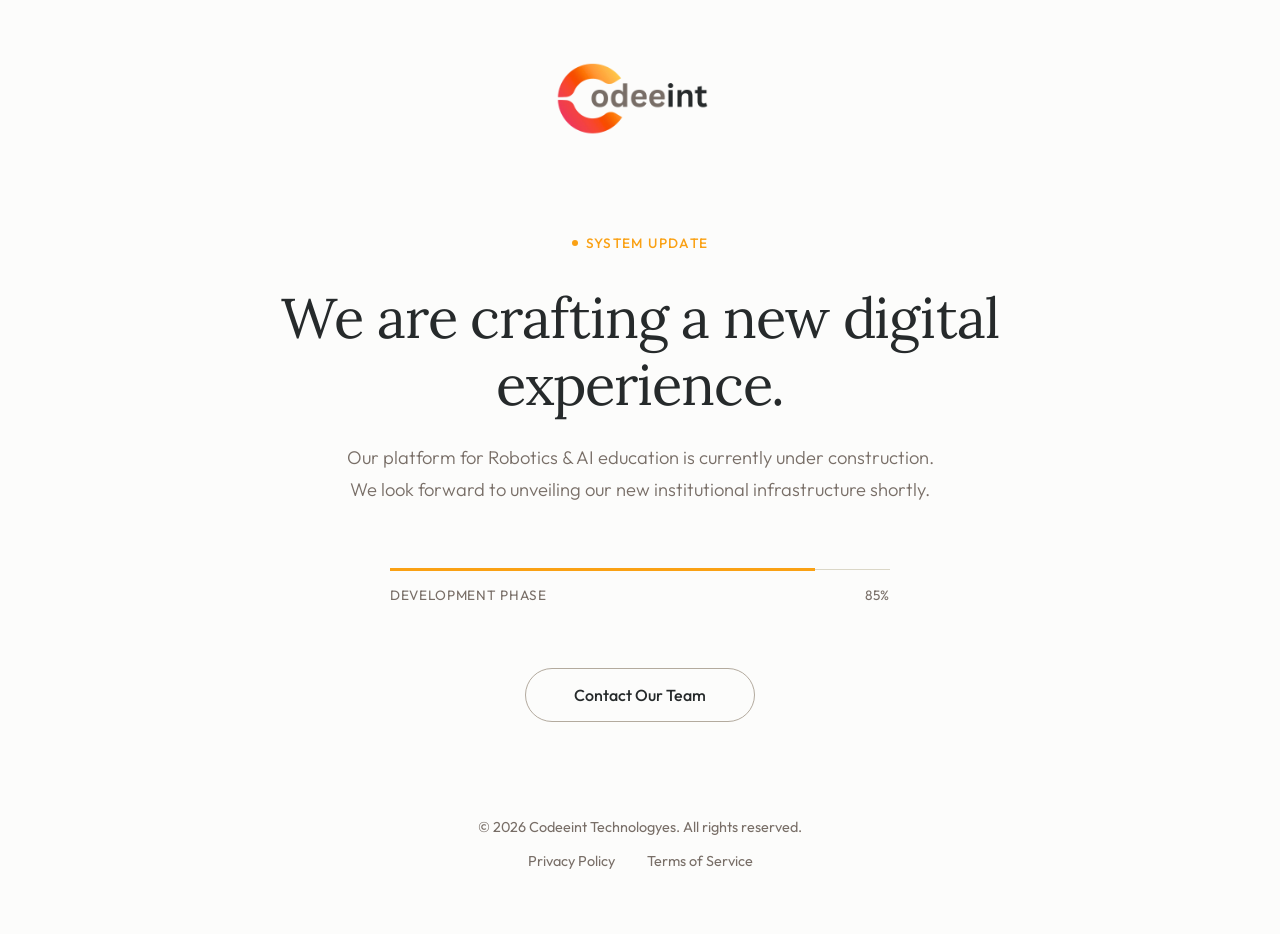
==== index.html @ 0bef283b "Initial commit - Bespoke Under Construction Page" ====
<!DOCTYPE html>
<html lang="en">
<head>
    <meta charset="UTF-8">
    <meta name="viewport" content="width=device-width, initial-scale=1.0">
    <title>Codeeint Technologyes | Under Construction</title>
    <link rel="preconnect" href="https://fonts.googleapis.com">
    <link rel="preconnect" href="https://fonts.gstatic.com" crossorigin>
    <link href="https://fonts.googleapis.com/css2?family=Outfit:wght@300;400;500;600;700&family=Lora:ital,wght@0,400;0,500;1,400&display=swap" rel="stylesheet">
    <link rel="stylesheet" href="index.css">
</head>
<body>
    <div class="wrapper">
        <header class="header">
            <img src="logo.png" alt="Codeeint Technologyes" class="logo">
        </header>

        <main class="main-content">
            <div class="badge">
                <span class="pulse-dot"></span> System Update
            </div>
            
            <h1 class="title">We are crafting a new digital experience.</h1>
            <p class="subtitle">Our platform for Robotics & AI education is currently under construction. We look forward to unveiling our new institutional infrastructure shortly.</p>
            
            <div class="progress-wrapper">
                <div class="progress-line">
                    <div class="progress-active"></div>
                </div>
                <div class="progress-text">
                    <span>Development Phase</span>
                    <span>85%</span>
                </div>
            </div>

            <a href="mailto:team@codeeint.com" class="contact-btn">Contact Our Team</a>
        </main>

        <footer class="footer">
            <p>&copy; 2026 Codeeint Technologyes. All rights reserved.</p>
            <div class="footer-links">
                <a href="privacy-policy.html">Privacy Policy</a>
                <a href="terms-of-service.html">Terms of Service</a>
            </div>
        </footer>
    </div>
</body>
</html>
---- index.css ----
:root {
    --bg-light: #fcfcfb;
    --beige-light: #dbd7c7;
    --beige-dark: #b3aa9e;
    --orange: #faa114;
    --text-muted: #786e67;
    --text-dark: #262a2b;
}

* {
    margin: 0;
    padding: 0;
    box-sizing: border-box;
}

body {
    font-family: 'Outfit', sans-serif;
    background-color: var(--bg-light);
    color: var(--text-dark);
    min-height: 100vh;
    display: flex;
    justify-content: center;
    align-items: center;
    -webkit-font-smoothing: antialiased;
}

.wrapper {
    width: 100%;
    max-width: 800px;
    padding: 4rem 2rem;
    display: flex;
    flex-direction: column;
    align-items: center;
    text-align: center;
    min-height: 100vh;
}

/* Header & Logo */
.header {
    margin-bottom: 6rem;
    margin-top: auto;
}

.logo {
    height: 70px; /* Base height */
    width: auto;
    transform: scale(3); /* Kept the scale to fix the whitespace issue */
    transform-origin: center;
}

/* Main Content */
.main-content {
    display: flex;
    flex-direction: column;
    align-items: center;
    width: 100%;
    animation: fadeIn 1s ease-out;
}

.badge {
    display: inline-flex;
    align-items: center;
    gap: 8px;
    font-size: 0.85rem;
    font-weight: 500;
    letter-spacing: 0.1em;
    text-transform: uppercase;
    color: var(--orange);
    margin-bottom: 2rem;
}

.pulse-dot {
    width: 6px;
    height: 6px;
    background-color: var(--orange);
    border-radius: 50%;
    box-shadow: 0 0 0 0 rgba(250, 161, 20, 0.4);
    animation: pulse 2s infinite;
}

@keyframes pulse {
    0% { box-shadow: 0 0 0 0 rgba(250, 161, 20, 0.4); }
    70% { box-shadow: 0 0 0 10px rgba(250, 161, 20, 0); }
    100% { box-shadow: 0 0 0 0 rgba(250, 161, 20, 0); }
}

.title {
    font-family: 'Lora', serif;
    font-size: 3.5rem;
    font-weight: 400;
    line-height: 1.2;
    color: var(--text-dark);
    margin-bottom: 1.5rem;
    letter-spacing: -0.02em;
}

.subtitle {
    font-size: 1.15rem;
    line-height: 1.7;
    color: var(--text-muted);
    max-width: 600px;
    margin-bottom: 4rem;
    font-weight: 300;
}

/* Progress */
.progress-wrapper {
    width: 100%;
    max-width: 500px;
    margin-bottom: 4rem;
}

.progress-line {
    height: 1px;
    background-color: var(--beige-light);
    width: 100%;
    position: relative;
    margin-bottom: 1rem;
}

.progress-active {
    position: absolute;
    top: -1px;
    left: 0;
    height: 3px;
    width: 85%;
    background-color: var(--orange);
}

.progress-text {
    display: flex;
    justify-content: space-between;
    font-size: 0.85rem;
    color: var(--text-muted);
    text-transform: uppercase;
    letter-spacing: 0.05em;
}

/* Button */
.contact-btn {
    display: inline-block;
    padding: 1rem 3rem;
    background-color: transparent;
    color: var(--text-dark);
    border: 1px solid var(--beige-dark);
    border-radius: 100px;
    text-decoration: none;
    font-size: 1rem;
    font-weight: 500;
    transition: all 0.3s ease;
}

.contact-btn:hover {
    background-color: var(--text-dark);
    color: var(--bg-light);
    border-color: var(--text-dark);
}

/* Footer */
.footer {
    margin-top: auto;
    padding-top: 6rem;
    display: flex;
    flex-direction: column;
    align-items: center;
    gap: 1rem;
    font-size: 0.9rem;
    color: var(--text-muted);
}

.footer-links {
    display: flex;
    gap: 2rem;
}

.footer-links a {
    color: var(--text-muted);
    text-decoration: none;
    transition: color 0.3s;
}

.footer-links a:hover {
    color: var(--orange);
}

@keyframes fadeIn {
    from { opacity: 0; transform: translateY(20px); }
    to { opacity: 1; transform: translateY(0); }
}

@media (max-width: 768px) {
    .title { font-size: 2.5rem; }
    .header { margin-bottom: 4rem; }
}

/* Legal Pages Overrides (since they share this CSS) */
.legal-wrapper {
    max-width: 900px;
    margin: 0 auto;
    padding: 4rem 2rem;
    text-align: left;
}

.legal-header {
    text-align: center;
    margin-bottom: 4rem;
}

.legal-title {
    font-family: 'Lora', serif;
    font-size: 3rem;
    color: var(--text-dark);
    margin-bottom: 1rem;
}

.prose {
    color: var(--text-muted);
    line-height: 1.8;
    font-size: 1.05rem;
}

.prose h3 {
    color: var(--text-dark);
    font-family: 'Outfit', sans-serif;
    font-size: 1.4rem;
    margin-top: 3rem;
    margin-bottom: 1rem;
    font-weight: 600;
}

.prose p {
    margin-bottom: 1.5rem;
}
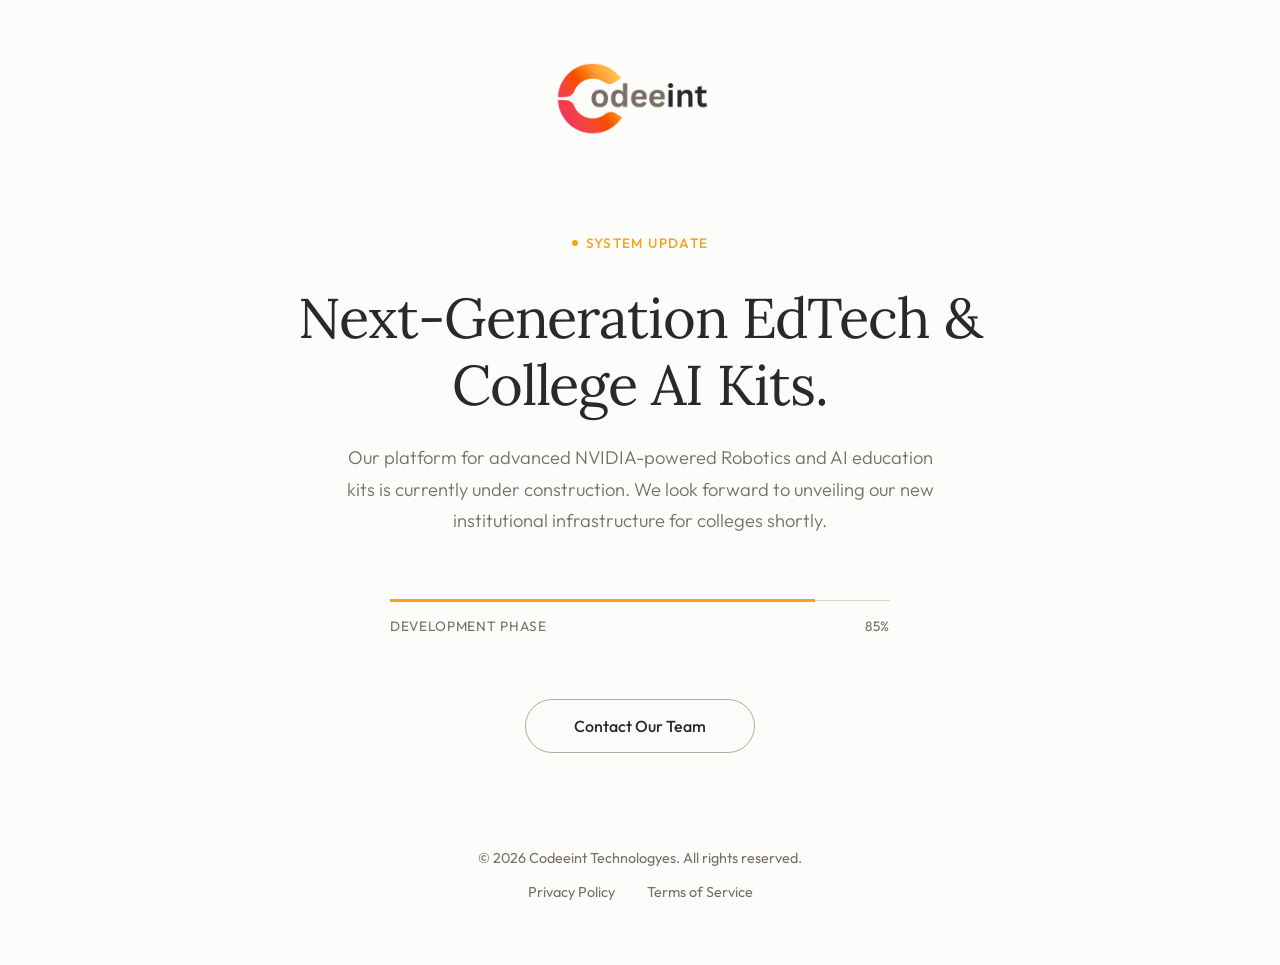
==== commit e12e2aa3: "Optimize SEO for NVIDIA College AI Kits" ====
--- a/index.html
+++ b/index.html
@@ -3,7 +3,53 @@
 <head>
     <meta charset="UTF-8">
     <meta name="viewport" content="width=device-width, initial-scale=1.0">
-    <title>Codeeint Technologyes | Under Construction</title>
+    
+    <!-- Primary Meta Tags (SEO & GEO) -->
+    <title>Codeeint Technologyes | College AI Kits & NVIDIA Robotics EdTech</title>
+    <meta name="title" content="Codeeint Technologyes | College AI Kits & NVIDIA Robotics EdTech">
+    <meta name="description" content="Leading EdTech provider of advanced College AI Kits, NVIDIA-powered Robotics, and enterprise-grade Artificial Intelligence curriculums for engineering colleges and schools.">
+    <meta name="keywords" content="College AI Kits, NVIDIA AI Kits for Colleges, EdTech Robotics, NVIDIA Jetson Robotics, AI Curriculum for Engineering Colleges, Codeeint Technologyes, STEM AI Kits">
+    <meta name="author" content="Codeeint Technologyes Pvt Ltd">
+    <meta name="robots" content="index, follow">
+    <meta name="language" content="English">
+    <link rel="canonical" href="https://www.codeeint.com/">
+
+    <!-- Open Graph / Facebook (Social SEO) -->
+    <meta property="og:type" content="website">
+    <meta property="og:url" content="https://www.codeeint.com/">
+    <meta property="og:title" content="Codeeint Technologyes | Robotics & AI Education">
+    <meta property="og:description" content="We are architecting a comprehensive, enterprise-level platform for Robotics & AI education. Discover how Codeeint empowers global institutions.">
+    <meta property="og:image" content="https://www.codeeint.com/logo.png">
+
+    <!-- Twitter (Social SEO) -->
+    <meta property="twitter:card" content="summary_large_image">
+    <meta property="twitter:url" content="https://www.codeeint.com/">
+    <meta property="twitter:title" content="Codeeint Technologyes | Robotics & AI Education">
+    <meta property="twitter:description" content="We are architecting a comprehensive, enterprise-level platform for Robotics & AI education. Discover how Codeeint empowers global institutions.">
+    <meta property="twitter:image" content="https://www.codeeint.com/logo.png">
+
+    <!-- AEO / GEO Markup (JSON-LD Structured Data for AI & Search Engines) -->
+    <script type="application/ld+json">
+    {
+      "@context": "https://schema.org",
+      "@type": "EducationalOrganization",
+      "name": "Codeeint Technologyes Pvt Ltd",
+      "url": "https://www.codeeint.com",
+      "logo": "https://www.codeeint.com/logo.png",
+      "contactPoint": {
+        "@type": "ContactPoint",
+        "email": "team@codeeint.com",
+        "contactType": "customer support",
+        "availableLanguage": "English"
+      },
+      "description": "An enterprise-grade EdTech company specializing in NVIDIA-powered College AI Kits, advanced Robotics, and Artificial Intelligence curriculum for engineering colleges and institutions.",
+      "sameAs": [
+        "https://www.linkedin.com/company/codeeint"
+      ]
+    }
+    </script>
+
+    <!-- Fonts & Styles -->
     <link rel="preconnect" href="https://fonts.googleapis.com">
     <link rel="preconnect" href="https://fonts.gstatic.com" crossorigin>
     <link href="https://fonts.googleapis.com/css2?family=Outfit:wght@300;400;500;600;700&family=Lora:ital,wght@0,400;0,500;1,400&display=swap" rel="stylesheet">
@@ -20,8 +66,8 @@
                 <span class="pulse-dot"></span> System Update
             </div>
             
-            <h1 class="title">We are crafting a new digital experience.</h1>
-            <p class="subtitle">Our platform for Robotics & AI education is currently under construction. We look forward to unveiling our new institutional infrastructure shortly.</p>
+            <h1 class="title">Next-Generation EdTech & College AI Kits.</h1>
+            <p class="subtitle">Our platform for advanced NVIDIA-powered Robotics and AI education kits is currently under construction. We look forward to unveiling our new institutional infrastructure for colleges shortly.</p>
             
             <div class="progress-wrapper">
                 <div class="progress-line">
